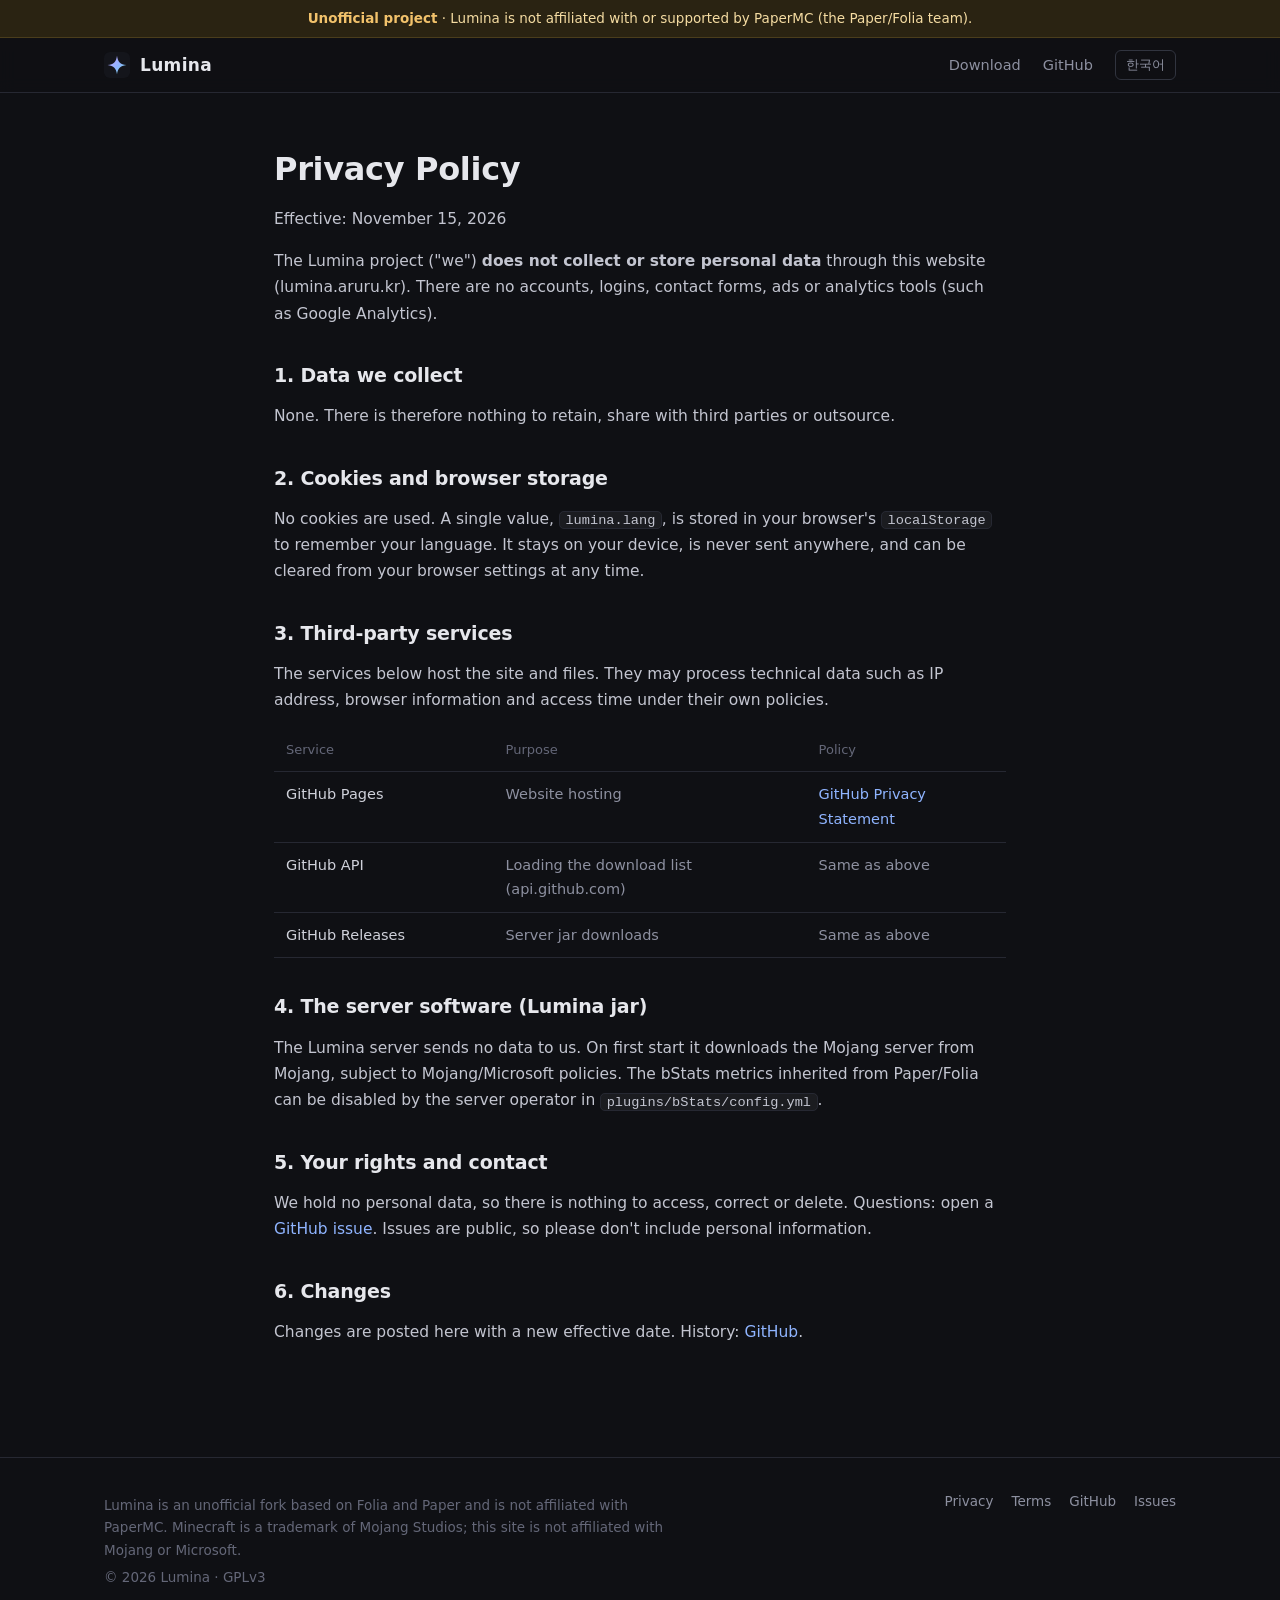
==== privacy.html @ ea07fc82 "Site redesign: download browser, privacy/terms pages, unofficial notice, SEO Co-Authored-By: Claude " ====
<!DOCTYPE html>
<html lang="ko">
<head>
  <meta charset="utf-8">
  <meta name="viewport" content="width=device-width, initial-scale=1">
  <title>개인정보처리방침 — Lumina</title>
  <meta name="description" content="Lumina 웹사이트 개인정보처리방침. 이 사이트는 개인정보를 수집하지 않습니다.">
  <link rel="canonical" href="https://lumina.aruru.kr/privacy.html">
  <meta name="theme-color" content="#0f1014">
  <link rel="icon" href="logo.svg" type="image/svg+xml">
  <link rel="stylesheet" href="style.css">
  <script>document.documentElement.lang = localStorage.getItem("lumina.lang") || ((navigator.language || "ko").toLowerCase().startsWith("ko") ? "ko" : "en");</script>
</head>
<body>
  <div class="notice">
    <span data-lang="ko"><b>비공식 프로젝트</b> · Lumina는 PaperMC와 관련이 없으며 PaperMC(Paper·Folia 팀)의 지원을 받지 않습니다.</span>
    <span data-lang="en"><b>Unofficial project</b> · Lumina is not affiliated with or supported by PaperMC (the Paper/Folia team).</span>
  </div>
  <header class="nav"><div class="nav-in">
    <a class="brand" href="/"><img src="logo.svg" alt="">Lumina</a>
    <nav>
      <a href="/#download"><span data-lang="ko">다운로드</span><span data-lang="en">Download</span></a>
      <a class="hide-sm" href="https://github.com/aruru10313/Lumina" target="_blank" rel="noopener">GitHub</a>
      <button class="lang" type="button" data-toggle-lang><span data-lang="ko">EN</span><span data-lang="en">한국어</span></button>
    </nav>
  </div></header>

  <main class="doc">
    <div data-lang="ko">
      <h1>개인정보처리방침</h1>
      <p class="muted">시행일: 2026년 11월 15일</p>
      <p>Lumina 프로젝트(이하 "프로젝트")는 이 웹사이트(lumina.aruru.kr)를 운영하면서 이용자의 개인정보를 <b>직접 수집하거나 저장하지 않습니다</b>. 회원가입, 로그인, 문의 양식, 광고, 방문자 분석 도구(Google Analytics 등)를 쓰지 않습니다.</p>

      <h2>1. 수집하는 개인정보</h2>
      <p>프로젝트는 이용자의 개인정보를 수집하지 않습니다. 따라서 개인정보의 보유·이용 기간, 제3자 제공, 처리 위탁에 해당하는 사항이 없습니다.</p>

      <h2>2. 쿠키와 브라우저 저장소</h2>
      <p>쿠키를 쓰지 않습니다. 고른 언어(한국어/영어)를 기억하기 위해 브라우저의 <code>localStorage</code>에 <code>lumina.lang</code> 값 하나만 저장합니다. 이 값은 이용자의 기기에만 남고 어디로도 보내지지 않으며, 브라우저 설정에서 언제든 지울 수 있습니다.</p>

      <h2>3. 외부 서비스</h2>
      <p>사이트와 파일 제공을 위해 아래 외부 서비스를 씁니다. 이 서비스들은 접속할 때 IP 주소, 브라우저 정보, 접속 시각 같은 기술 정보를 자체 정책에 따라 처리할 수 있습니다.</p>
      <table class="tbl">
        <thead><tr><th>서비스</th><th>용도</th><th>정책</th></tr></thead>
        <tbody>
          <tr><td>GitHub Pages</td><td>웹사이트 호스팅</td><td><a href="https://docs.github.com/site-policy/privacy-policies/github-general-privacy-statement">GitHub 개인정보 처리방침</a></td></tr>
          <tr><td>GitHub API</td><td>다운로드 목록 불러오기 (api.github.com)</td><td>위와 같음</td></tr>
          <tr><td>GitHub Releases</td><td>서버 파일(jar) 다운로드</td><td>위와 같음</td></tr>
        </tbody>
      </table>

      <h2>4. 서버 프로그램(Lumina jar)</h2>
      <p>Lumina 서버 프로그램은 프로젝트에 어떤 정보도 보내지 않습니다. 처음 실행할 때 Mojang 서버 파일을 Mojang에서 받으며, 이 과정은 Mojang·Microsoft의 정책을 따릅니다. 원본 Paper/Folia에 들어 있는 bStats 통계 기능은 서버 운영자가 <code>plugins/bStats/config.yml</code>에서 끌 수 있습니다.</p>

      <h2>5. 이용자의 권리와 문의</h2>
      <p>프로젝트는 개인정보를 갖고 있지 않으므로 열람·정정·삭제를 요청할 정보가 없습니다. 궁금한 점은 <a href="https://github.com/aruru10313/Lumina/issues">GitHub 이슈</a>로 남겨 주세요. 이슈는 공개 게시판이니 개인정보를 적지 마세요.</p>

      <h2>6. 변경</h2>
      <p>이 방침이 바뀌면 이 페이지에 새 시행일과 함께 게시합니다. 변경 기록은 <a href="https://github.com/aruru10313/Lumina/commits/gh-pages/privacy.html">GitHub</a>에서 볼 수 있습니다.</p>
    </div>

    <div data-lang="en">
      <h1>Privacy Policy</h1>
      <p class="muted">Effective: November 15, 2026</p>
      <p>The Lumina project ("we") <b>does not collect or store personal data</b> through this website (lumina.aruru.kr). There are no accounts, logins, contact forms, ads or analytics tools (such as Google Analytics).</p>

      <h2>1. Data we collect</h2>
      <p>None. There is therefore nothing to retain, share with third parties or outsource.</p>

      <h2>2. Cookies and browser storage</h2>
      <p>No cookies are used. A single value, <code>lumina.lang</code>, is stored in your browser's <code>localStorage</code> to remember your language. It stays on your device, is never sent anywhere, and can be cleared from your browser settings at any time.</p>

      <h2>3. Third-party services</h2>
      <p>The services below host the site and files. They may process technical data such as IP address, browser information and access time under their own policies.</p>
      <table class="tbl">
        <thead><tr><th>Service</th><th>Purpose</th><th>Policy</th></tr></thead>
        <tbody>
          <tr><td>GitHub Pages</td><td>Website hosting</td><td><a href="https://docs.github.com/site-policy/privacy-policies/github-general-privacy-statement">GitHub Privacy Statement</a></td></tr>
          <tr><td>GitHub API</td><td>Loading the download list (api.github.com)</td><td>Same as above</td></tr>
          <tr><td>GitHub Releases</td><td>Server jar downloads</td><td>Same as above</td></tr>
        </tbody>
      </table>

      <h2>4. The server software (Lumina jar)</h2>
      <p>The Lumina server sends no data to us. On first start it downloads the Mojang server from Mojang, subject to Mojang/Microsoft policies. The bStats metrics inherited from Paper/Folia can be disabled by the server operator in <code>plugins/bStats/config.yml</code>.</p>

      <h2>5. Your rights and contact</h2>
      <p>We hold no personal data, so there is nothing to access, correct or delete. Questions: open a <a href="https://github.com/aruru10313/Lumina/issues">GitHub issue</a>. Issues are public, so please don't include personal information.</p>

      <h2>6. Changes</h2>
      <p>Changes are posted here with a new effective date. History: <a href="https://github.com/aruru10313/Lumina/commits/gh-pages/privacy.html">GitHub</a>.</p>
    </div>
  </main>

  <footer class="foot"><div class="foot-in">
    <div>
      <p data-lang="ko">Lumina는 Folia·Paper를 기반으로 한 비공식 포크이며 PaperMC와 관련이 없습니다. Minecraft는 Mojang Studios의 상표이며, 이 사이트는 Mojang·Microsoft와 관련이 없습니다.</p>
      <p data-lang="en">Lumina is an unofficial fork based on Folia and Paper and is not affiliated with PaperMC. Minecraft is a trademark of Mojang Studios; this site is not affiliated with Mojang or Microsoft.</p>
      <p>© 2026 Lumina · GPLv3</p>
    </div>
    <nav>
      <a href="privacy.html"><span data-lang="ko">개인정보처리방침</span><span data-lang="en">Privacy</span></a>
      <a href="terms.html"><span data-lang="ko">이용 안내</span><span data-lang="en">Terms</span></a>
      <a href="https://github.com/aruru10313/Lumina">GitHub</a>
      <a href="https://github.com/aruru10313/Lumina/issues"><span data-lang="ko">문제 신고</span><span data-lang="en">Issues</span></a>
    </nav>
  </div></footer>
  <script src="app.js"></script>
</body>
</html>
---- style.css ----
:root {
  --bg: #0f1014;
  --bg2: #15161c;
  --panel: #191a21;
  --line: #262832;
  --line2: #31343f;
  --text: #e6e7ec;
  --muted: #8d90a0;
  --dim: #646778;
  --accent: #8fb4ff;
  --accent-ink: #0d1424;
  --ok: #7fd49a;
  --warn: #f2c26b;
  --mono: ui-monospace, "JetBrains Mono", "Cascadia Code", Consolas, monospace;
}
* { box-sizing: border-box; }
html { scroll-behavior: smooth; }
html[lang="ko"] [data-lang="en"], html[lang="en"] [data-lang="ko"] { display: none !important; }
body {
  margin: 0; background: var(--bg); color: var(--text);
  font: 15.5px/1.7 "Pretendard", "Apple SD Gothic Neo", "Malgun Gothic", system-ui, -apple-system, "Segoe UI", sans-serif;
  word-break: keep-all; overflow-wrap: anywhere;
}
a { color: var(--accent); text-decoration: none; }
a:hover { text-decoration: underline; }
code, kbd { font-family: var(--mono); font-size: .88em; background: #ffffff0d; border: 1px solid var(--line); padding: .05em .4em; border-radius: 5px; }
h1, h2, h3 { line-height: 1.3; letter-spacing: -.01em; }

/* notice bar */
.notice { background: #2a2312; color: #f5dca2; border-bottom: 1px solid #4a3d1c; font-size: 13.5px; text-align: center; padding: 7px 16px; }
.notice b { color: var(--warn); }

/* nav */
.nav { position: sticky; top: 0; z-index: 20; background: #0f1014ee; backdrop-filter: blur(8px); border-bottom: 1px solid var(--line); }
.nav-in { max-width: 1120px; margin: 0 auto; display: flex; align-items: center; justify-content: space-between; padding: 12px 24px; gap: 16px; }
.brand { display: flex; align-items: center; gap: 10px; color: var(--text); font-weight: 800; font-size: 17px; letter-spacing: .02em; }
.brand:hover { text-decoration: none; }
.brand img { width: 26px; height: 26px; }
.nav nav { display: flex; gap: 22px; align-items: center; }
.nav nav a { color: var(--muted); font-size: 14.5px; }
.nav nav a:hover { color: var(--text); text-decoration: none; }
.lang { background: transparent; color: var(--muted); border: 1px solid var(--line2); border-radius: 6px; padding: 3px 10px; cursor: pointer; font: inherit; font-size: 13px; }
.lang:hover { color: var(--text); border-color: var(--muted); }

.wrap { max-width: 1120px; margin: 0 auto; padding: 0 24px; }

/* hero */
.hero { padding: 72px 0 56px; display: grid; grid-template-columns: 1.1fr .9fr; gap: 48px; align-items: center; }
.hero h1 { font-size: clamp(34px, 5vw, 50px); margin: 0 0 16px; font-weight: 800; }
.hero h1 .wm { color: var(--accent); }
.hero p.lead { color: #c3c5d0; font-size: 17px; margin: 0 0 28px; max-width: 560px; }
.cta { display: flex; gap: 10px; flex-wrap: wrap; }
.btn { display: inline-flex; align-items: center; gap: 8px; padding: 10px 18px; border-radius: 8px; border: 1px solid var(--line2); background: var(--panel); color: var(--text); font-weight: 600; font-size: 15px; cursor: pointer; font-family: inherit; }
.btn:hover { text-decoration: none; border-color: var(--muted); }
.btn.primary { background: var(--accent); color: var(--accent-ink); border-color: var(--accent); }
.btn.primary:hover { filter: brightness(1.07); }
.btn.sm { padding: 6px 12px; font-size: 13.5px; }
.term { background: #0a0b0e; border: 1px solid var(--line); border-radius: 10px; font: 13px/1.75 var(--mono); padding: 16px 18px; color: #b9bccb; overflow: hidden; white-space: pre; }
.term .c1 { color: #c9a2ff; } .term .c2 { color: #94b6ff; } .term .c3 { color: #7fdada; } .term .g { color: var(--ok); } .term .d { color: var(--dim); }

/* sections */
.section { padding: 64px 0; border-top: 1px solid var(--line); }
.section > h2 { font-size: 26px; margin: 0 0 6px; }
.section > p.desc { color: var(--muted); margin: 0 0 28px; max-width: 720px; }
.muted { color: var(--muted); } .small { font-size: 13.5px; }

.features { display: grid; grid-template-columns: repeat(3, 1fr); gap: 32px; }
.features h3 { font-size: 16px; margin: 0 0 6px; }
.features p { color: var(--muted); margin: 0; font-size: 14.5px; }

/* downloads */
.dl { display: grid; grid-template-columns: 220px 1fr; border: 1px solid var(--line); border-radius: 12px; overflow: hidden; background: var(--panel); min-height: 360px; }
.vlist { border-right: 1px solid var(--line); background: var(--bg2); padding: 8px 0; }
.vlist .grp { font-size: 11.5px; letter-spacing: .06em; color: var(--dim); padding: 12px 18px 4px; }
.vlist button { display: flex; width: 100%; justify-content: space-between; align-items: center; background: none; border: 0; border-left: 2px solid transparent; color: var(--text); font: inherit; font-size: 14.5px; padding: 7px 16px; cursor: pointer; text-align: left; }
.vlist button:hover { background: #ffffff08; }
.vlist button.on { border-left-color: var(--accent); background: #8fb4ff12; color: #fff; font-weight: 600; }
.vlist button.none { color: var(--dim); }
.vlist .b { font-size: 11.5px; color: var(--dim); font-family: var(--mono); }
.vdetail { padding: 26px 28px; min-width: 0; }
.vtitle { display: flex; align-items: baseline; gap: 12px; flex-wrap: wrap; margin-bottom: 4px; }
.vtitle h3 { margin: 0; font-size: 24px; }
.chip { font-size: 12px; border: 1px solid var(--line2); border-radius: 99px; padding: 1px 9px; color: var(--muted); }
.chip.ok { color: var(--ok); border-color: #2f5a3d; }
.kv { display: grid; grid-template-columns: max-content 1fr; gap: 6px 18px; margin: 18px 0 20px; font-size: 14px; }
.kv dt { color: var(--muted); } .kv dd { margin: 0; font-family: var(--mono); font-size: 13px; overflow: hidden; text-overflow: ellipsis; white-space: nowrap; }
.dlrow { display: flex; gap: 10px; align-items: center; flex-wrap: wrap; }
.copy { background: none; border: 1px solid var(--line2); color: var(--muted); border-radius: 6px; font-size: 12px; padding: 1px 8px; cursor: pointer; margin-left: 6px; font-family: inherit; }
.copy:hover { color: var(--text); }
.builds { width: 100%; border-collapse: collapse; margin-top: 28px; font-size: 14px; }
.builds th { text-align: left; color: var(--dim); font-weight: 500; font-size: 12.5px; padding: 6px 10px; border-bottom: 1px solid var(--line); }
.builds td { padding: 8px 10px; border-bottom: 1px solid var(--line); }
.builds td.m { font-family: var(--mono); font-size: 13px; color: var(--muted); }
.builds tr:last-child td { border-bottom: 0; }
.empty { color: var(--muted); padding: 30px 0; }
.empty h3 { color: var(--text); }
.runbox { margin-top: 20px; }

/* content tables/lists */
.cols { display: grid; grid-template-columns: 1fr 1fr; gap: 40px; }
.tbl { width: 100%; border-collapse: collapse; font-size: 14.5px; }
.tbl th, .tbl td { text-align: left; padding: 10px 12px; border-bottom: 1px solid var(--line); vertical-align: top; }
.tbl th { color: var(--dim); font-weight: 500; font-size: 13px; }
.tbl td:first-child { color: #cfd1da; width: 38%; }
.tbl td { color: var(--muted); }
ol.steps, ul.plain { padding-left: 20px; margin: 0; } ol.steps li, ul.plain li { margin: 6px 0; color: #c3c5d0; }
.section h3 { font-size: 17px; margin: 36px 0 12px; }

.callout { border: 1px solid #4a3d1c; background: #1f1a0e; border-radius: 10px; padding: 16px 20px; color: #e9d6a8; font-size: 14.5px; }
.callout b { color: var(--warn); }

/* doc pages */
.doc { max-width: 780px; margin: 0 auto; padding: 56px 24px 72px; }
.doc h1 { font-size: 32px; margin: 0 0 6px; }
.doc h2 { font-size: 19px; margin: 36px 0 10px; }
.doc p, .doc li { color: #c3c5d0; }
.doc .tbl td:first-child { width: 30%; }

/* footer */
.foot { border-top: 1px solid var(--line); margin-top: 24px; }
.foot-in { max-width: 1120px; margin: 0 auto; padding: 32px 24px 48px; display: flex; justify-content: space-between; gap: 24px; flex-wrap: wrap; color: var(--dim); font-size: 13.5px; }
.foot-in nav { display: flex; gap: 18px; flex-wrap: wrap; }
.foot-in nav a { color: var(--muted); }
.foot-in p { margin: 4px 0; max-width: 560px; }

@media (max-width: 860px) {
  .hero { grid-template-columns: 1fr; padding-top: 48px; }
  .term { display: none; }
  .features, .cols { grid-template-columns: 1fr; gap: 24px; }
  .dl { grid-template-columns: 1fr; }
  .vlist { border-right: 0; border-bottom: 1px solid var(--line); display: flex; overflow-x: auto; padding: 6px; }
  .vlist .grp { display: none; }
  .vlist button { border-left: 0; border-bottom: 2px solid transparent; white-space: nowrap; width: auto; gap: 8px; }
  .vlist button.on { border-bottom-color: var(--accent); }
  .nav nav a.hide-sm { display: none; }
  .builds th:nth-child(3), .builds td:nth-child(3) { display: none; }
}
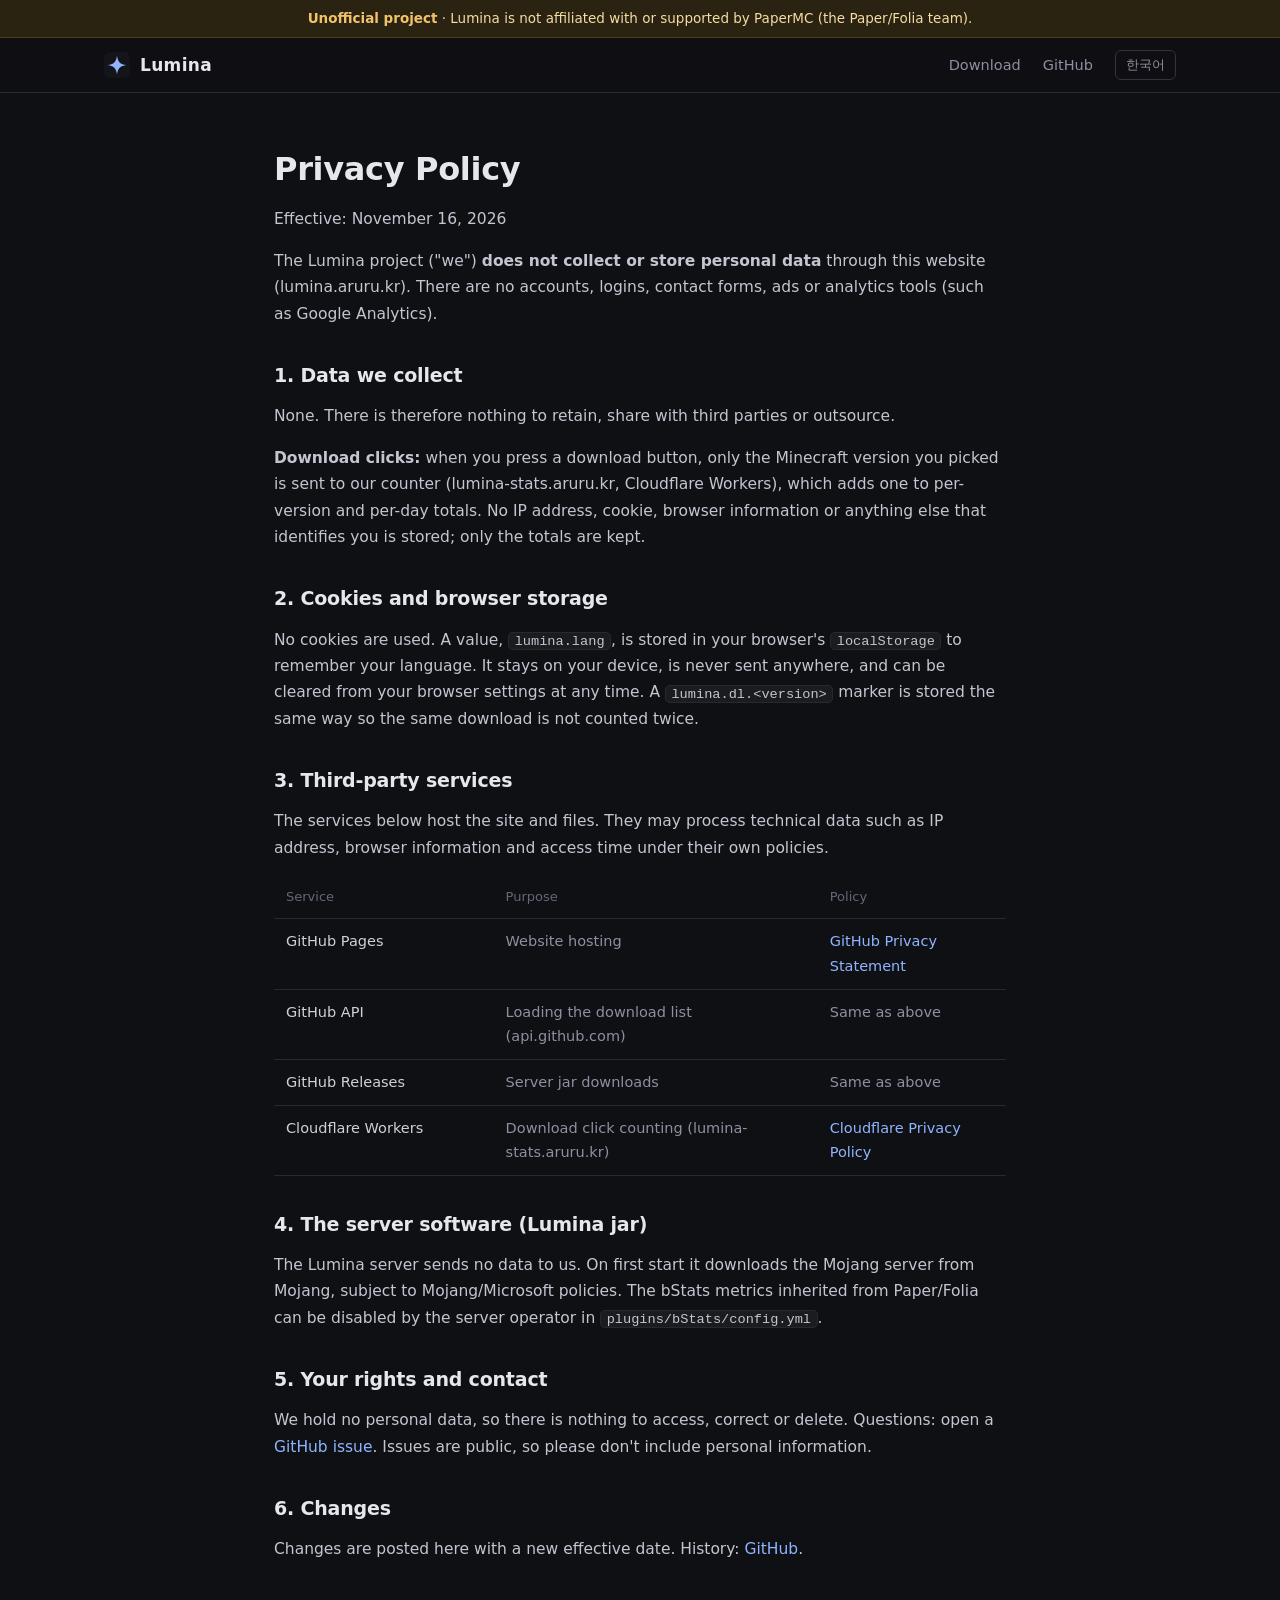
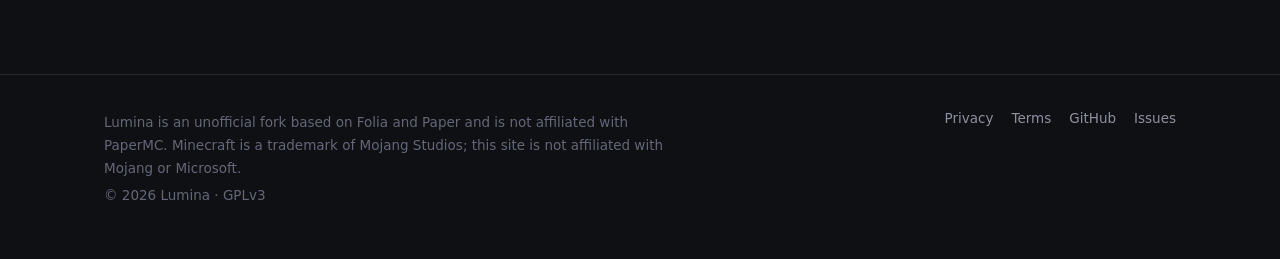
==== commit 77001cb3: "Site: count download-button clicks (no personal data); privacy policy updated Co-Authored-By: Claude" ====
--- a/privacy.html
+++ b/privacy.html
@@ -8,7 +8,7 @@
   <link rel="canonical" href="https://lumina.aruru.kr/privacy.html">
   <meta name="theme-color" content="#0f1014">
   <link rel="icon" href="logo.svg" type="image/svg+xml">
-  <link rel="stylesheet" href="style.css">
+  <link rel="stylesheet" href="style.css?v=5">
   <script>document.documentElement.lang = localStorage.getItem("lumina.lang") || ((navigator.language || "ko").toLowerCase().startsWith("ko") ? "ko" : "en");</script>
 </head>
 <body>
@@ -17,9 +17,9 @@
     <span data-lang="en"><b>Unofficial project</b> · Lumina is not affiliated with or supported by PaperMC (the Paper/Folia team).</span>
   </div>
   <header class="nav"><div class="nav-in">
-    <a class="brand" href="/"><img src="logo.svg" alt="">Lumina</a>
+    <a class="brand" href="./"><img src="logo.svg" alt="" width="26" height="26">Lumina</a>
     <nav>
-      <a href="/#download"><span data-lang="ko">다운로드</span><span data-lang="en">Download</span></a>
+      <a href="./#download"><span data-lang="ko">다운로드</span><span data-lang="en">Download</span></a>
       <a class="hide-sm" href="https://github.com/aruru10313/Lumina" target="_blank" rel="noopener">GitHub</a>
       <button class="lang" type="button" data-toggle-lang><span data-lang="ko">EN</span><span data-lang="en">한국어</span></button>
     </nav>
@@ -28,14 +28,15 @@
   <main class="doc">
     <div data-lang="ko">
       <h1>개인정보처리방침</h1>
-      <p class="muted">시행일: 2026년 11월 15일</p>
+      <p class="muted">시행일: 2026년 11월 16일</p>
       <p>Lumina 프로젝트(이하 "프로젝트")는 이 웹사이트(lumina.aruru.kr)를 운영하면서 이용자의 개인정보를 <b>직접 수집하거나 저장하지 않습니다</b>. 회원가입, 로그인, 문의 양식, 광고, 방문자 분석 도구(Google Analytics 등)를 쓰지 않습니다.</p>
 
       <h2>1. 수집하는 개인정보</h2>
       <p>프로젝트는 이용자의 개인정보를 수집하지 않습니다. 따라서 개인정보의 보유·이용 기간, 제3자 제공, 처리 위탁에 해당하는 사항이 없습니다.</p>
+      <p><b>다운로드 클릭 수:</b> 다운로드 버튼을 누르면 "어떤 마인크래프트 버전이 눌렸는지"만 집계 서버(lumina-stats.aruru.kr, Cloudflare Workers)로 보내 버전별·날짜별 숫자를 1씩 올립니다. IP 주소, 쿠키, 브라우저 정보 등 이용자를 알아볼 수 있는 정보는 저장하지 않으며, 집계된 숫자만 남습니다.</p>
 
       <h2>2. 쿠키와 브라우저 저장소</h2>
-      <p>쿠키를 쓰지 않습니다. 고른 언어(한국어/영어)를 기억하기 위해 브라우저의 <code>localStorage</code>에 <code>lumina.lang</code> 값 하나만 저장합니다. 이 값은 이용자의 기기에만 남고 어디로도 보내지지 않으며, 브라우저 설정에서 언제든 지울 수 있습니다.</p>
+      <p>쿠키를 쓰지 않습니다. 고른 언어(한국어/영어)를 기억하기 위해 브라우저의 <code>localStorage</code>에 <code>lumina.lang</code> 값을 저장합니다. 이 값은 이용자의 기기에만 남고 어디로도 보내지지 않으며, 브라우저 설정에서 언제든 지울 수 있습니다. 같은 버전의 다운로드 클릭이 두 번 세어지지 않도록 <code>lumina.dl.&lt;버전&gt;</code> 표시도 같은 방식으로 이 기기에만 저장합니다.</p>
 
       <h2>3. 외부 서비스</h2>
       <p>사이트와 파일 제공을 위해 아래 외부 서비스를 씁니다. 이 서비스들은 접속할 때 IP 주소, 브라우저 정보, 접속 시각 같은 기술 정보를 자체 정책에 따라 처리할 수 있습니다.</p>
@@ -45,6 +46,7 @@
           <tr><td>GitHub Pages</td><td>웹사이트 호스팅</td><td><a href="https://docs.github.com/site-policy/privacy-policies/github-general-privacy-statement">GitHub 개인정보 처리방침</a></td></tr>
           <tr><td>GitHub API</td><td>다운로드 목록 불러오기 (api.github.com)</td><td>위와 같음</td></tr>
           <tr><td>GitHub Releases</td><td>서버 파일(jar) 다운로드</td><td>위와 같음</td></tr>
+          <tr><td>Cloudflare Workers</td><td>다운로드 클릭 수 집계 (lumina-stats.aruru.kr)</td><td><a href="https://www.cloudflare.com/privacypolicy/">Cloudflare 개인정보 처리방침</a></td></tr>
         </tbody>
       </table>
 
@@ -60,14 +62,15 @@
 
     <div data-lang="en">
       <h1>Privacy Policy</h1>
-      <p class="muted">Effective: November 15, 2026</p>
+      <p class="muted">Effective: November 16, 2026</p>
       <p>The Lumina project ("we") <b>does not collect or store personal data</b> through this website (lumina.aruru.kr). There are no accounts, logins, contact forms, ads or analytics tools (such as Google Analytics).</p>
 
       <h2>1. Data we collect</h2>
       <p>None. There is therefore nothing to retain, share with third parties or outsource.</p>
+      <p><b>Download clicks:</b> when you press a download button, only the Minecraft version you picked is sent to our counter (lumina-stats.aruru.kr, Cloudflare Workers), which adds one to per-version and per-day totals. No IP address, cookie, browser information or anything else that identifies you is stored; only the totals are kept.</p>
 
       <h2>2. Cookies and browser storage</h2>
-      <p>No cookies are used. A single value, <code>lumina.lang</code>, is stored in your browser's <code>localStorage</code> to remember your language. It stays on your device, is never sent anywhere, and can be cleared from your browser settings at any time.</p>
+      <p>No cookies are used. A value, <code>lumina.lang</code>, is stored in your browser's <code>localStorage</code> to remember your language. It stays on your device, is never sent anywhere, and can be cleared from your browser settings at any time. A <code>lumina.dl.&lt;version&gt;</code> marker is stored the same way so the same download is not counted twice.</p>
 
       <h2>3. Third-party services</h2>
       <p>The services below host the site and files. They may process technical data such as IP address, browser information and access time under their own policies.</p>
@@ -77,6 +80,7 @@
           <tr><td>GitHub Pages</td><td>Website hosting</td><td><a href="https://docs.github.com/site-policy/privacy-policies/github-general-privacy-statement">GitHub Privacy Statement</a></td></tr>
           <tr><td>GitHub API</td><td>Loading the download list (api.github.com)</td><td>Same as above</td></tr>
           <tr><td>GitHub Releases</td><td>Server jar downloads</td><td>Same as above</td></tr>
+          <tr><td>Cloudflare Workers</td><td>Download click counting (lumina-stats.aruru.kr)</td><td><a href="https://www.cloudflare.com/privacypolicy/">Cloudflare Privacy Policy</a></td></tr>
         </tbody>
       </table>
 
@@ -104,6 +108,6 @@
       <a href="https://github.com/aruru10313/Lumina/issues"><span data-lang="ko">문제 신고</span><span data-lang="en">Issues</span></a>
     </nav>
   </div></footer>
-  <script src="app.js"></script>
+  <script src="app.js?v=5"></script>
 </body>
 </html>
